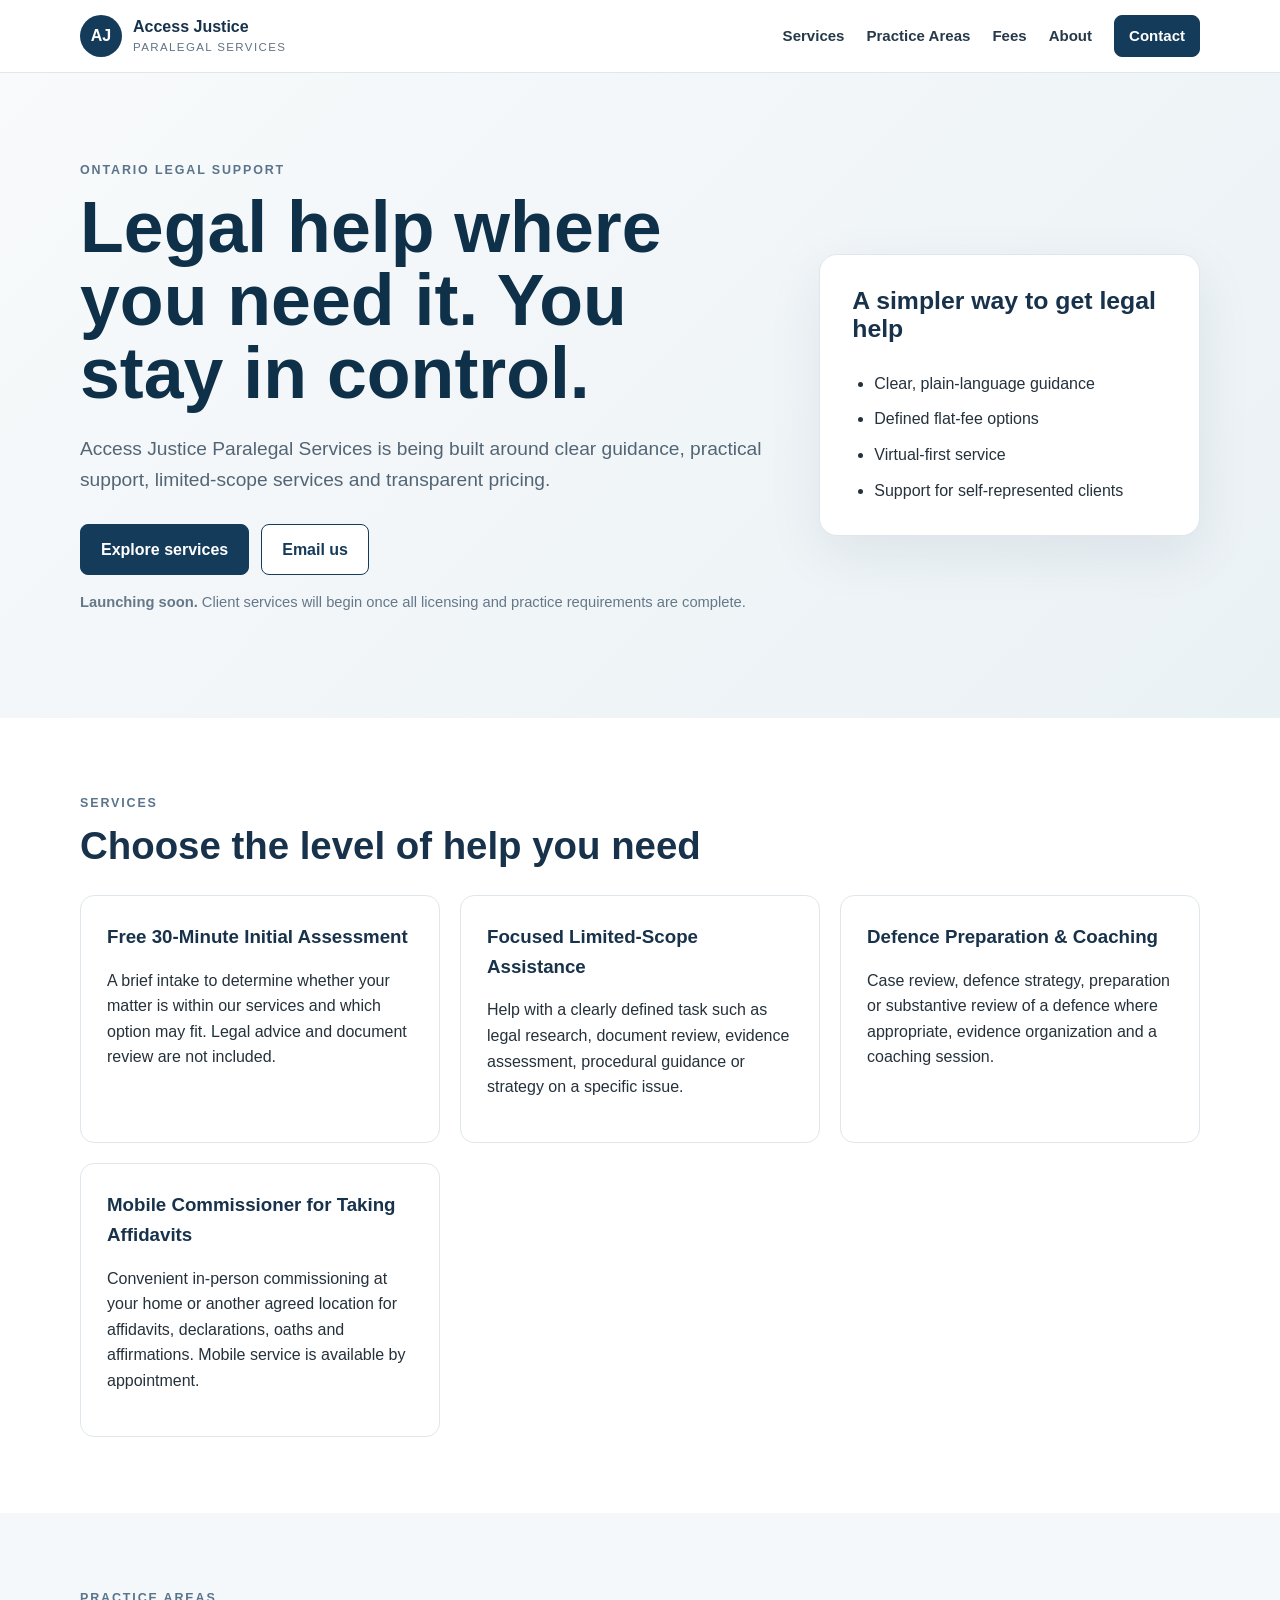
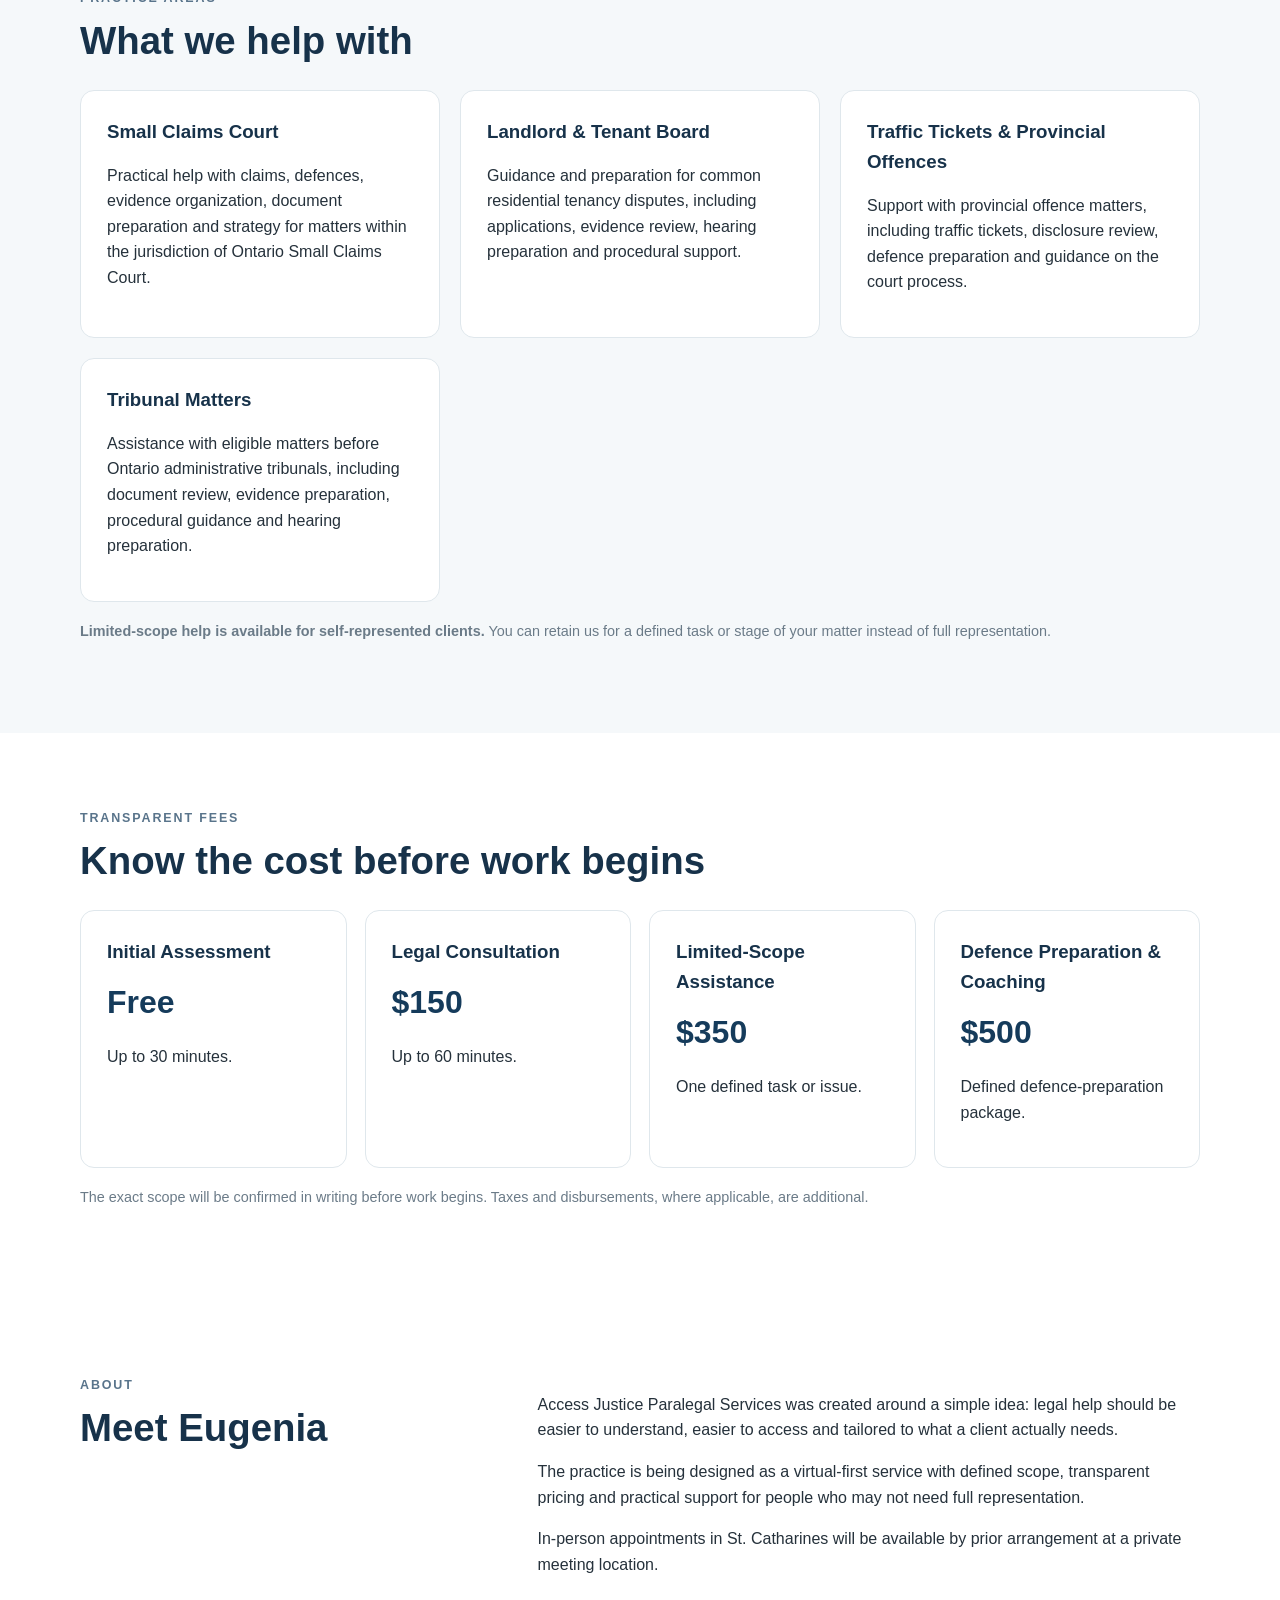
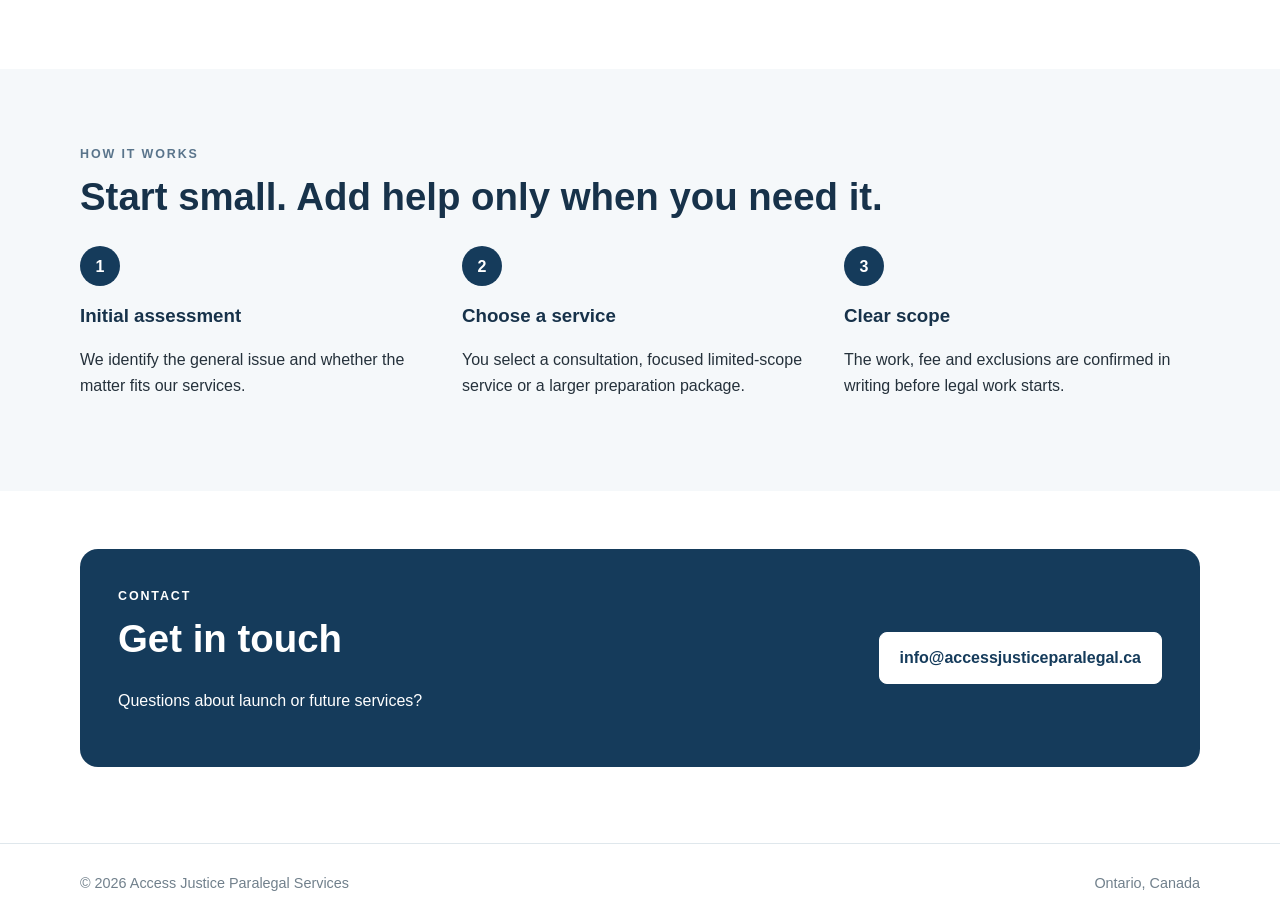
==== website-draft.html @ 071c4736 "Save private website draft before taking site offline" ====
<!doctype html>
<html lang="en">
<head>
  <meta charset="utf-8">
  <meta name="viewport" content="width=device-width,initial-scale=1">
  <title>Access Justice Paralegal Services</title>
  <meta name="description" content="Practical, accessible paralegal support in Ontario. Limited-scope assistance, defence preparation and coaching, and consultations.">
  <link rel="stylesheet" href="styles.css">
</head>
<body>
<header class="header">
  <div class="wrap nav">
    <a class="brand" href="#top">
      <span class="mark">AJ</span>
      <span><strong>Access Justice</strong><small>Paralegal Services</small></span>
    </a>
    <nav>
      <a href="#services">Services</a>
      <a href="#practice">Practice Areas</a>
      <a href="#fees">Fees</a>
      <a href="#about">About</a>
      <a href="#contact" class="btn btn-small">Contact</a>
    </nav>
  </div>
</header>

<main id="top">
<section class="hero">
  <div class="wrap hero-grid">
    <div>
      <p class="kicker">Ontario legal support</p>
      <h1>Legal help where you need it. You stay in control.</h1>
      <p class="lead">Access Justice Paralegal Services is being built around clear guidance, practical support, limited-scope services and transparent pricing.</p>
      <div class="actions">
        <a class="btn" href="#services">Explore services</a>
        <a class="btn ghost" href="mailto:info@accessjusticeparalegal.ca">Email us</a>
      </div>
      <p class="notice"><strong>Launching soon.</strong> Client services will begin once all licensing and practice requirements are complete.</p>
    </div>
    <aside class="panel">
      <h2>A simpler way to get legal help</h2>
      <ul>
        <li>Clear, plain-language guidance</li>
        <li>Defined flat-fee options</li>
        <li>Virtual-first service</li>
        <li>Support for self-represented clients</li>
      </ul>
    </aside>
  </div>
</section>

<section id="services" class="section">
  <div class="wrap">
    <p class="kicker">Services</p>
    <h2>Choose the level of help you need</h2>
    <div class="cards">
      <article class="card"><h3>Free 30-Minute Initial Assessment</h3><p>A brief intake to determine whether your matter is within our services and which option may fit. Legal advice and document review are not included.</p></article>
      <article class="card"><h3>Focused Limited-Scope Assistance</h3><p>Help with a clearly defined task such as legal research, document review, evidence assessment, procedural guidance or strategy on a specific issue.</p></article>
      <article class="card"><h3>Defence Preparation & Coaching</h3><p>Case review, defence strategy, preparation or substantive review of a defence where appropriate, evidence organization and a coaching session.</p></article>
      <article class="card"><h3>Mobile Commissioner for Taking Affidavits</h3><p>Convenient in-person commissioning at your home or another agreed location for affidavits, declarations, oaths and affirmations. Mobile service is available by appointment.</p></article>
    </div>
  </div>
</section>

<section id="practice" class="section alt">
  <div class="wrap">
    <p class="kicker">Practice areas</p>
    <h2>What we help with</h2>
    <div class="cards">
      <article class="card"><h3>Small Claims Court</h3><p>Practical help with claims, defences, evidence organization, document preparation and strategy for matters within the jurisdiction of Ontario Small Claims Court.</p></article>
      <article class="card"><h3>Landlord &amp; Tenant Board</h3><p>Guidance and preparation for common residential tenancy disputes, including applications, evidence review, hearing preparation and procedural support.</p></article>
      <article class="card"><h3>Traffic Tickets &amp; Provincial Offences</h3><p>Support with provincial offence matters, including traffic tickets, disclosure review, defence preparation and guidance on the court process.</p></article>
      <article class="card"><h3>Tribunal Matters</h3><p>Assistance with eligible matters before Ontario administrative tribunals, including document review, evidence preparation, procedural guidance and hearing preparation.</p></article>
    </div>
    <p class="fine"><strong>Limited-scope help is available for self-represented clients.</strong> You can retain us for a defined task or stage of your matter instead of full representation.</p>
  </div>
</section>

<section id="fees" class="section">
  <div class="wrap">
    <p class="kicker">Transparent fees</p>
    <h2>Know the cost before work begins</h2>
    <div class="pricing">
      <article class="price"><h3>Initial Assessment</h3><strong>Free</strong><p>Up to 30 minutes.</p></article>
      <article class="price"><h3>Legal Consultation</h3><strong>$150</strong><p>Up to 60 minutes.</p></article>
      <article class="price"><h3>Limited-Scope Assistance</h3><strong>$350</strong><p>One defined task or issue.</p></article>
      <article class="price"><h3>Defence Preparation &amp; Coaching</h3><strong>$500</strong><p>Defined defence-preparation package.</p></article>
    </div>
    <p class="fine">The exact scope will be confirmed in writing before work begins. Taxes and disbursements, where applicable, are additional.</p>
  </div>
</section>

<section id="about" class="section">
  <div class="wrap two-col">
    <div><p class="kicker">About</p><h2>Meet Eugenia</h2></div>
    <div>
      <p>Access Justice Paralegal Services was created around a simple idea: legal help should be easier to understand, easier to access and tailored to what a client actually needs.</p>
      <p>The practice is being designed as a virtual-first service with defined scope, transparent pricing and practical support for people who may not need full representation.</p>
      <p>In-person appointments in St. Catharines will be available by prior arrangement at a private meeting location.</p>
    </div>
  </div>
</section>

<section class="section alt">
  <div class="wrap">
    <p class="kicker">How it works</p>
    <h2>Start small. Add help only when you need it.</h2>
    <div class="steps">
      <div><span>1</span><h3>Initial assessment</h3><p>We identify the general issue and whether the matter fits our services.</p></div>
      <div><span>2</span><h3>Choose a service</h3><p>You select a consultation, focused limited-scope service or a larger preparation package.</p></div>
      <div><span>3</span><h3>Clear scope</h3><p>The work, fee and exclusions are confirmed in writing before legal work starts.</p></div>
    </div>
  </div>
</section>

<section id="contact" class="section contact">
  <div class="wrap contact-box">
    <div><p class="kicker light">Contact</p><h2>Get in touch</h2><p>Questions about launch or future services?</p></div>
    <a class="btn light-btn" href="mailto:info@accessjusticeparalegal.ca">info@accessjusticeparalegal.ca</a>
  </div>
</section>
</main>

<footer><div class="wrap foot"><span>© 2026 Access Justice Paralegal Services</span><span>Ontario, Canada</span></div></footer>
</body>
</html>
---- styles.css ----
:root{--ink:#17324a;--muted:#617385;--line:#dfe7ec;--soft:#f5f8fa;--navy:#153b5b;--white:#fff}
*{box-sizing:border-box}html{scroll-behavior:smooth}body{margin:0;font-family:Arial,Helvetica,sans-serif;color:#25313b;line-height:1.6;background:#fff}.wrap{width:min(1120px,92%);margin:auto}
.header{position:sticky;top:0;z-index:20;background:rgba(255,255,255,.96);border-bottom:1px solid var(--line)}.nav{min-height:72px;display:flex;align-items:center;justify-content:space-between;gap:24px}.brand{display:flex;align-items:center;gap:11px;text-decoration:none;color:var(--ink)}.brand span:last-child{display:flex;flex-direction:column;line-height:1.15}.brand small{font-size:.72rem;letter-spacing:.12em;text-transform:uppercase;color:var(--muted);margin-top:4px}.mark{width:42px;height:42px;border-radius:50%;display:grid;place-items:center;background:var(--navy);color:#fff;font-weight:800}.nav nav{display:flex;align-items:center;gap:22px}.nav nav a{text-decoration:none;color:#26394a;font-weight:700;font-size:.94rem}
.btn{display:inline-block;border:1px solid var(--navy);background:var(--navy);color:#fff!important;text-decoration:none;padding:12px 20px;border-radius:8px;font-weight:800}.btn-small{padding:8px 14px}.ghost{background:#fff;color:var(--navy)!important}.hero{background:linear-gradient(135deg,#f8fafb,#eaf1f5);padding:88px 0}.hero-grid{display:grid;grid-template-columns:1.35fr .75fr;gap:54px;align-items:center}.kicker{font-size:.78rem;text-transform:uppercase;letter-spacing:.15em;color:#59748b;font-weight:800;margin:0 0 10px}h1{font-size:clamp(2.5rem,5.6vw,4.9rem);line-height:1.02;margin:0 0 24px;color:#0f3049;max-width:820px}h2{font-size:clamp(1.9rem,3vw,2.8rem);line-height:1.12;color:var(--ink);margin:0 0 28px}h3{color:var(--ink);margin:0 0 10px}.lead{font-size:1.2rem;color:#536575;max-width:720px}.actions{display:flex;gap:12px;flex-wrap:wrap;margin:28px 0 16px}.notice{font-size:.92rem;color:#657889}.panel{background:#fff;padding:32px;border:1px solid var(--line);border-radius:18px;box-shadow:0 18px 55px rgba(24,53,77,.08)}.panel h2{font-size:1.55rem}.panel ul{margin:0;padding-left:22px}.panel li+li{margin-top:10px}
.section{padding:76px 0}.alt{background:var(--soft)}.cards{display:grid;grid-template-columns:repeat(3,1fr);gap:20px}.card,.price{background:#fff;border:1px solid var(--line);border-radius:14px;padding:26px}.pricing{display:grid;grid-template-columns:repeat(4,1fr);gap:18px}.price strong{display:block;font-size:2rem;color:var(--navy);margin:8px 0}.fine{font-size:.9rem;color:#6b7b88;margin-top:18px}.two-col{display:grid;grid-template-columns:.75fr 1.25fr;gap:60px}.steps{display:grid;grid-template-columns:repeat(3,1fr);gap:26px}.steps span{width:40px;height:40px;border-radius:50%;display:grid;place-items:center;background:var(--navy);color:#fff;font-weight:800;margin-bottom:15px}.contact{padding-top:58px}.contact-box{background:var(--navy);color:#fff;border-radius:18px;padding:38px;display:flex;align-items:center;justify-content:space-between;gap:24px}.contact-box h2,.light{color:#fff}.light-btn{background:#fff;color:var(--navy)!important;border-color:#fff}footer{border-top:1px solid var(--line);padding:28px 0;color:#71808c;font-size:.9rem}.foot{display:flex;justify-content:space-between;gap:20px}
@media(max-width:860px){.nav nav a:not(.btn){display:none}.hero{padding:58px 0}.hero-grid,.two-col{grid-template-columns:1fr}.cards,.pricing,.steps{grid-template-columns:1fr}.section{padding:58px 0}.contact-box,.foot{flex-direction:column;align-items:flex-start}}
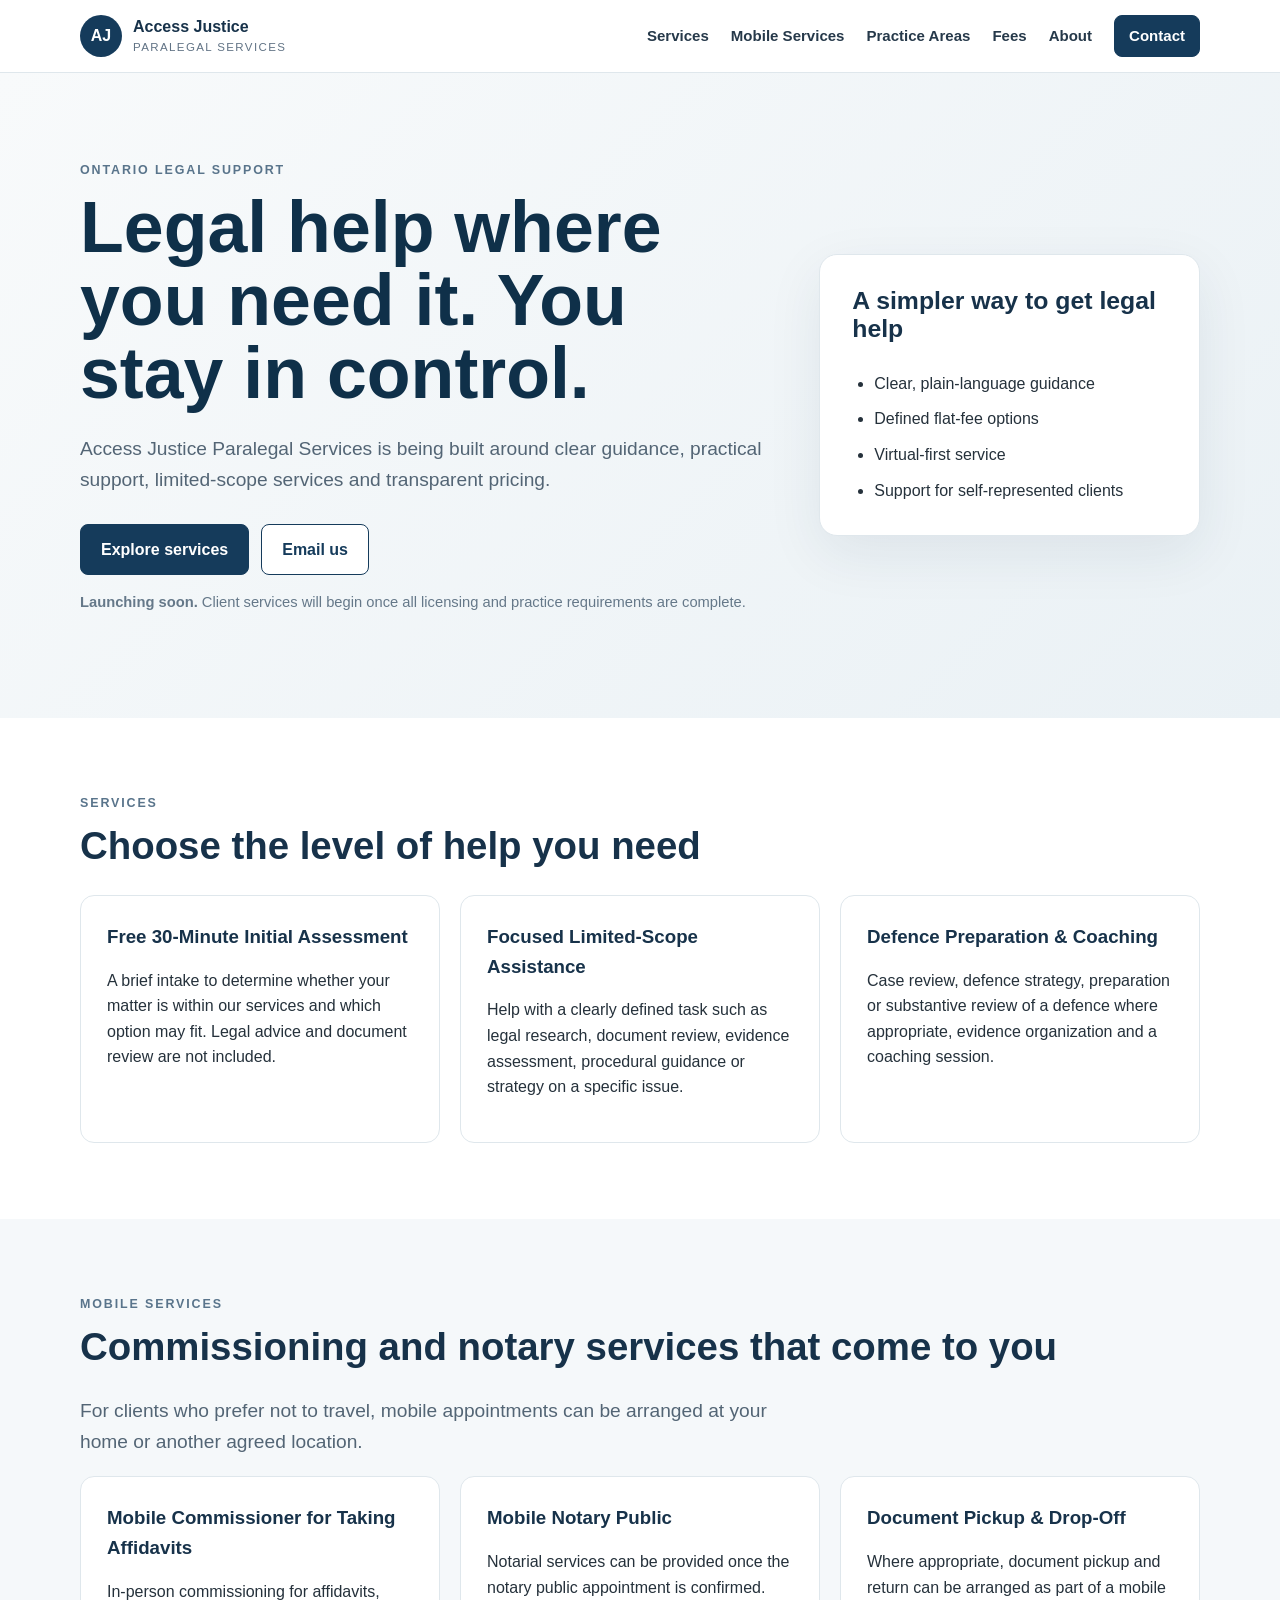
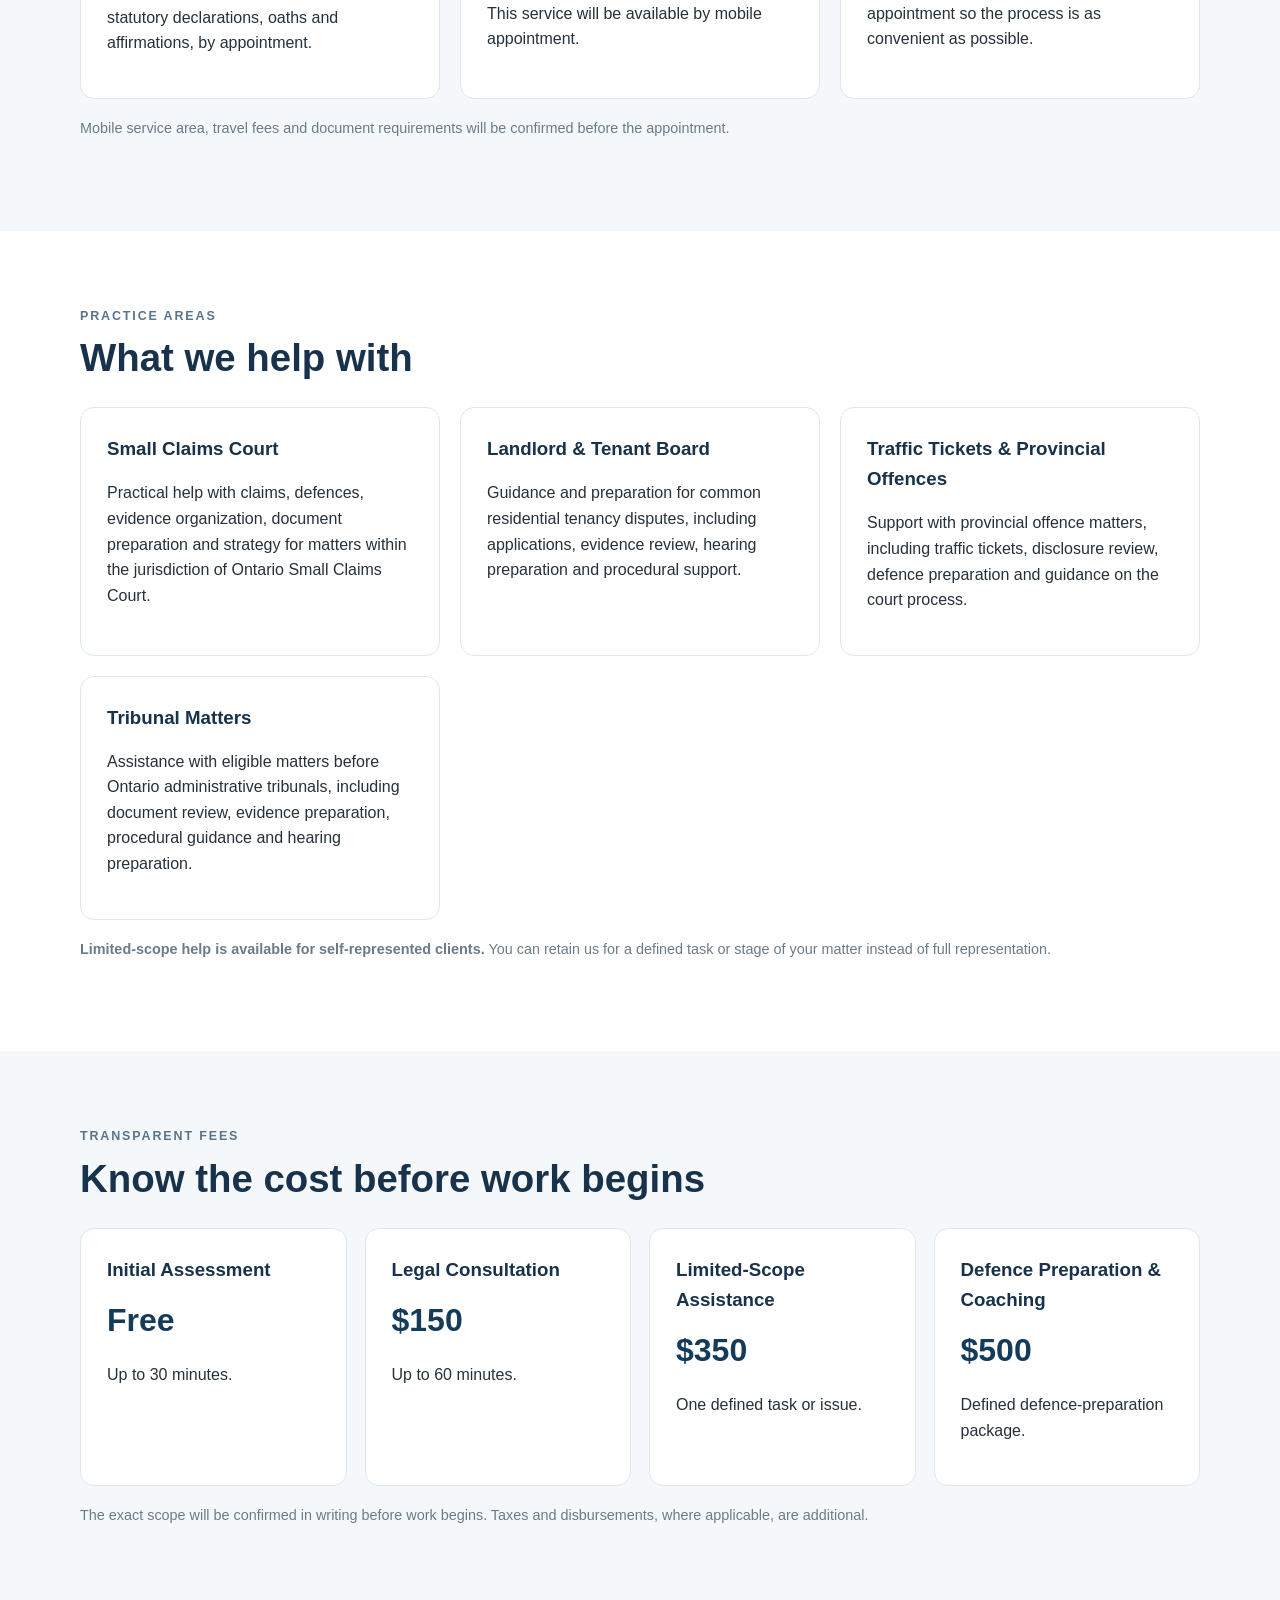
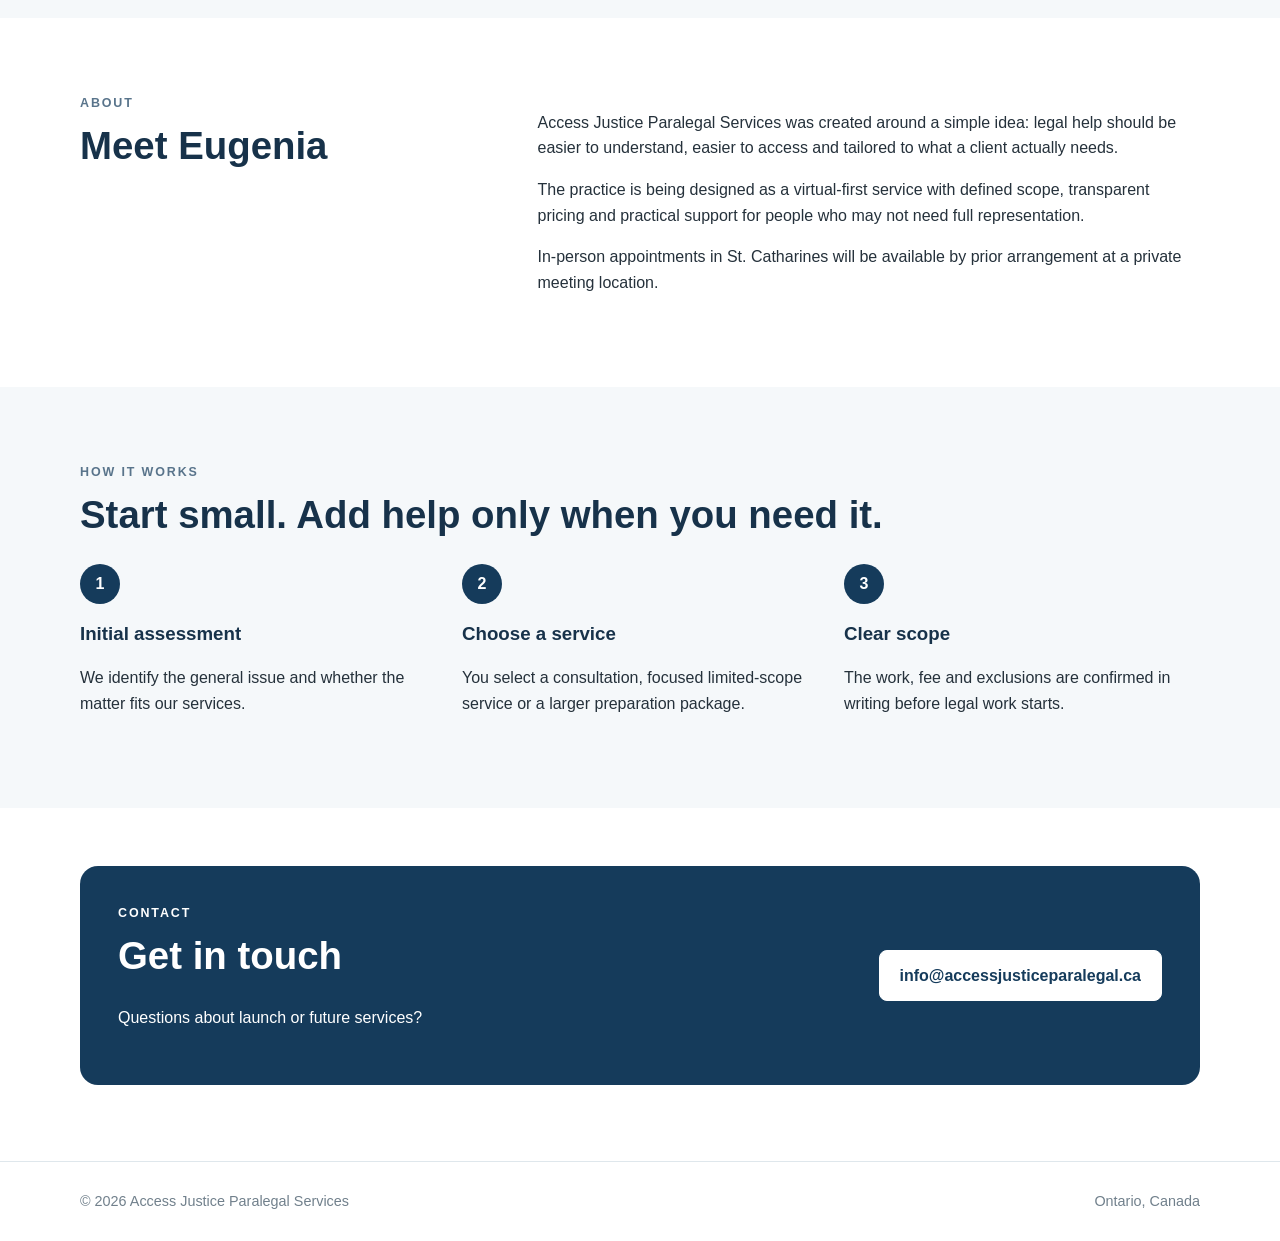
==== commit 94e9d7df: "Add mobile commissioning and notary service section to private draft" ====
--- a/website-draft.html
+++ b/website-draft.html
@@ -16,6 +16,7 @@
     </a>
     <nav>
       <a href="#services">Services</a>
+      <a href="#mobile">Mobile Services</a>
       <a href="#practice">Practice Areas</a>
       <a href="#fees">Fees</a>
       <a href="#about">About</a>
@@ -57,12 +58,25 @@
       <article class="card"><h3>Free 30-Minute Initial Assessment</h3><p>A brief intake to determine whether your matter is within our services and which option may fit. Legal advice and document review are not included.</p></article>
       <article class="card"><h3>Focused Limited-Scope Assistance</h3><p>Help with a clearly defined task such as legal research, document review, evidence assessment, procedural guidance or strategy on a specific issue.</p></article>
       <article class="card"><h3>Defence Preparation & Coaching</h3><p>Case review, defence strategy, preparation or substantive review of a defence where appropriate, evidence organization and a coaching session.</p></article>
-      <article class="card"><h3>Mobile Commissioner for Taking Affidavits</h3><p>Convenient in-person commissioning at your home or another agreed location for affidavits, declarations, oaths and affirmations. Mobile service is available by appointment.</p></article>
     </div>
   </div>
 </section>
 
-<section id="practice" class="section alt">
+<section id="mobile" class="section alt">
+  <div class="wrap">
+    <p class="kicker">Mobile services</p>
+    <h2>Commissioning and notary services that come to you</h2>
+    <p class="lead">For clients who prefer not to travel, mobile appointments can be arranged at your home or another agreed location.</p>
+    <div class="cards">
+      <article class="card"><h3>Mobile Commissioner for Taking Affidavits</h3><p>In-person commissioning for affidavits, statutory declarations, oaths and affirmations, by appointment.</p></article>
+      <article class="card"><h3>Mobile Notary Public</h3><p>Notarial services can be provided once the notary public appointment is confirmed. This service will be available by mobile appointment.</p></article>
+      <article class="card"><h3>Document Pickup &amp; Drop-Off</h3><p>Where appropriate, document pickup and return can be arranged as part of a mobile appointment so the process is as convenient as possible.</p></article>
+    </div>
+    <p class="fine">Mobile service area, travel fees and document requirements will be confirmed before the appointment.</p>
+  </div>
+</section>
+
+<section id="practice" class="section">
   <div class="wrap">
     <p class="kicker">Practice areas</p>
     <h2>What we help with</h2>
@@ -76,7 +90,7 @@
   </div>
 </section>
 
-<section id="fees" class="section">
+<section id="fees" class="section alt">
   <div class="wrap">
     <p class="kicker">Transparent fees</p>
     <h2>Know the cost before work begins</h2>
